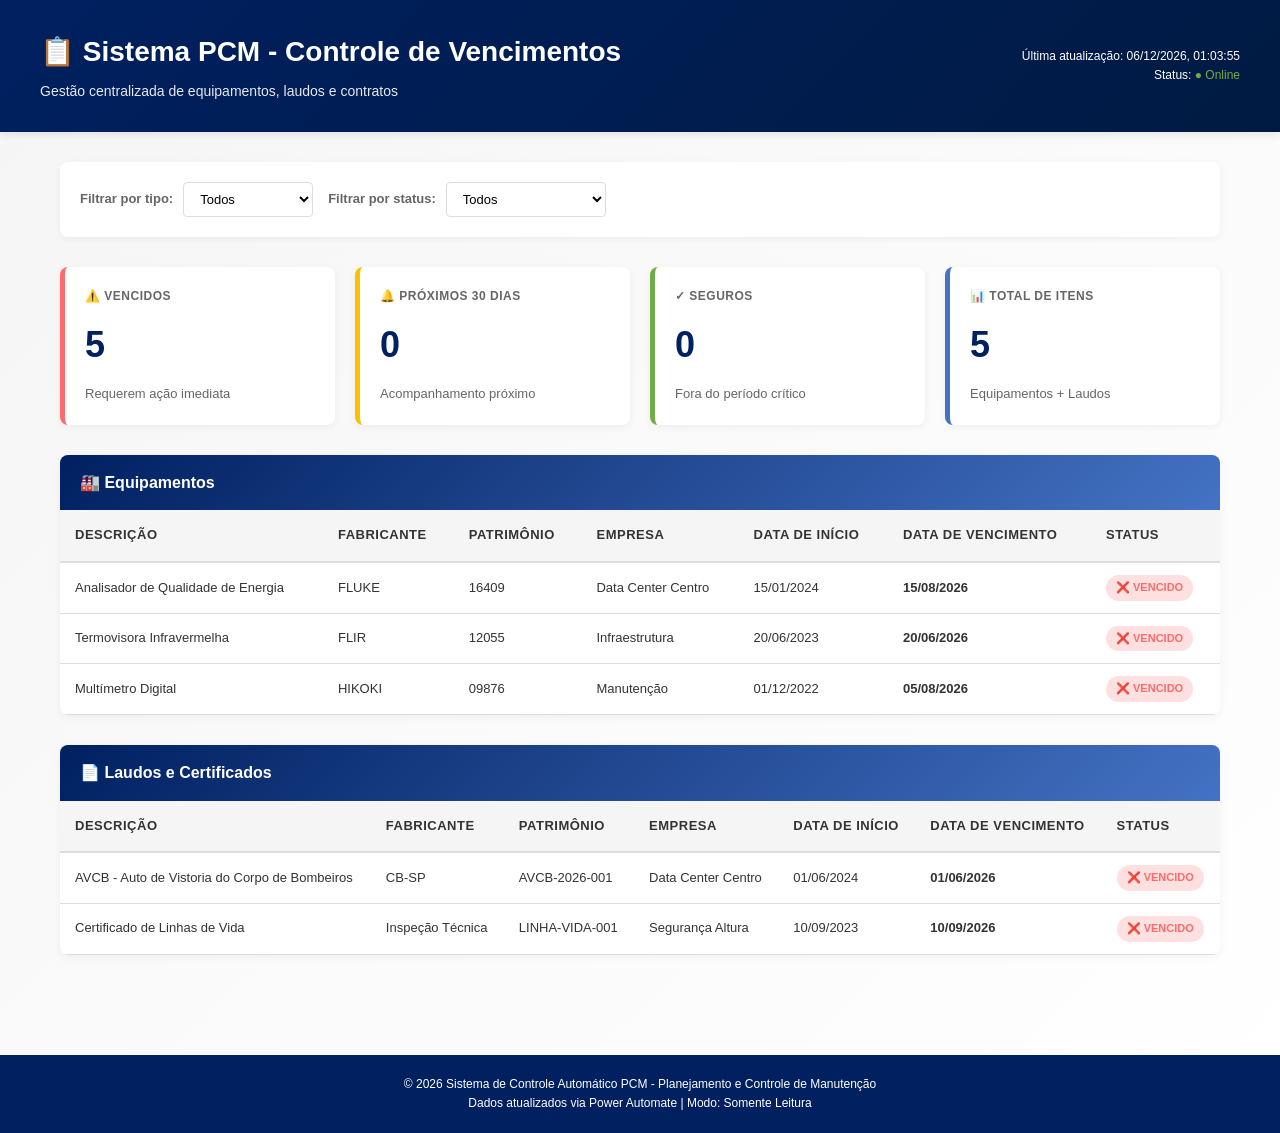
==== 02-html-consulta/painel-controle-pcm.html @ bb476af9 "adicionando docs" ====
<!DOCTYPE html>
<html lang="pt-BR">
<head>
    <meta charset="UTF-8">
    <meta name="viewport" content="width=device-width, initial-scale=1.0">
    <title>Painel de Controle PCM - Gestão de Vencimentos</title>
    <style>
        * {
            margin: 0;
            padding: 0;
            box-sizing: border-box;
        }

        :root {
            --primary-color: #002060;
            --primary-dark: #001a42;
            --accent-color: #4472C4;
            --success-color: #70AD47;
            --warning-color: #FFC000;
            --danger-color: #FF6B6B;
            --light-bg: #F5F5F5;
            --text-primary: #333;
            --text-secondary: #666;
            --border-color: #ddd;
        }

        body {
            font-family: 'Segoe UI', Tahoma, Geneva, Verdana, sans-serif;
            background: linear-gradient(135deg, var(--light-bg) 0%, #fff 100%);
            color: var(--text-primary);
            line-height: 1.6;
        }

        /* Header */
        header {
            background: linear-gradient(135deg, var(--primary-color) 0%, var(--primary-dark) 100%);
            color: white;
            padding: 30px 20px;
            box-shadow: 0 2px 10px rgba(0, 0, 0, 0.1);
            position: sticky;
            top: 0;
            z-index: 100;
        }

        .header-content {
            max-width: 1200px;
            margin: 0 auto;
            display: flex;
            justify-content: space-between;
            align-items: center;
        }

        .header-title h1 {
            font-size: 28px;
            font-weight: 600;
            margin-bottom: 5px;
        }

        .header-title p {
            font-size: 14px;
            opacity: 0.9;
        }

        .header-info {
            text-align: right;
            font-size: 12px;
        }

        /* Main Container */
        .container {
            max-width: 1200px;
            margin: 0 auto;
            padding: 30px 20px;
        }

        /* Filtros e Controles */
        .controls {
            background: white;
            padding: 20px;
            border-radius: 8px;
            margin-bottom: 30px;
            box-shadow: 0 2px 8px rgba(0, 0, 0, 0.05);
            display: flex;
            gap: 15px;
            flex-wrap: wrap;
            align-items: center;
        }

        .filter-group {
            display: flex;
            gap: 10px;
            align-items: center;
        }

        .filter-group label {
            font-size: 13px;
            font-weight: 600;
            color: var(--text-secondary);
        }

        select, input {
            padding: 8px 12px;
            border: 1px solid var(--border-color);
            border-radius: 4px;
            font-size: 13px;
            background: white;
        }

        select:focus, input:focus {
            outline: none;
            border-color: var(--accent-color);
            box-shadow: 0 0 5px rgba(68, 114, 196, 0.3);
        }

        /* Cards de Resumo */
        .summary-cards {
            display: grid;
            grid-template-columns: repeat(auto-fit, minmax(250px, 1fr));
            gap: 20px;
            margin-bottom: 30px;
        }

        .card {
            background: white;
            padding: 20px;
            border-radius: 8px;
            box-shadow: 0 2px 8px rgba(0, 0, 0, 0.05);
            border-left: 5px solid var(--accent-color);
        }

        .card.critical {
            border-left-color: var(--danger-color);
        }

        .card.warning {
            border-left-color: var(--warning-color);
        }

        .card.safe {
            border-left-color: var(--success-color);
        }

        .card-number {
            font-size: 36px;
            font-weight: 700;
            color: var(--primary-color);
            margin: 10px 0;
        }

        .card-label {
            font-size: 12px;
            font-weight: 600;
            color: var(--text-secondary);
            text-transform: uppercase;
            letter-spacing: 0.5px;
        }

        .card-description {
            font-size: 13px;
            color: var(--text-secondary);
            margin-top: 5px;
        }

        /* Tabelas */
        .table-section {
            background: white;
            border-radius: 8px;
            box-shadow: 0 2px 8px rgba(0, 0, 0, 0.05);
            margin-bottom: 30px;
            overflow: hidden;
        }

        .section-header {
            background: linear-gradient(135deg, var(--primary-color) 0%, var(--accent-color) 100%);
            color: white;
            padding: 15px 20px;
            font-size: 16px;
            font-weight: 600;
        }

        .table-responsive {
            overflow-x: auto;
        }

        table {
            width: 100%;
            border-collapse: collapse;
        }

        th {
            background-color: var(--light-bg);
            padding: 15px;
            text-align: left;
            font-size: 13px;
            font-weight: 600;
            color: var(--text-primary);
            border-bottom: 2px solid var(--border-color);
            text-transform: uppercase;
            letter-spacing: 0.5px;
        }

        td {
            padding: 12px 15px;
            border-bottom: 1px solid var(--border-color);
            font-size: 13px;
        }

        tr:hover {
            background-color: #f9f9f9;
        }

        .badge {
            display: inline-block;
            padding: 4px 10px;
            border-radius: 20px;
            font-size: 11px;
            font-weight: 600;
            text-transform: uppercase;
        }

        .badge.vencido {
            background-color: #ffe0e0;
            color: var(--danger-color);
        }

        .badge.proximo {
            background-color: #fff4e0;
            color: #e89e1a;
        }

        .badge.seguro {
            background-color: #e0f7e0;
            color: var(--success-color);
        }

        /* Footer */
        footer {
            background: var(--primary-color);
            color: white;
            text-align: center;
            padding: 20px;
            margin-top: 40px;
            font-size: 12px;
        }

        /* Empty State */
        .empty-state {
            text-align: center;
            padding: 40px 20px;
            color: var(--text-secondary);
        }

        .empty-state-icon {
            font-size: 48px;
            margin-bottom: 10px;
        }

        /* Responsive */
        @media (max-width: 768px) {
            .header-content {
                flex-direction: column;
                text-align: center;
                gap: 10px;
            }

            .header-title h1 {
                font-size: 22px;
            }

            .header-info {
                text-align: center;
            }

            .controls {
                flex-direction: column;
                align-items: flex-start;
            }

            .filter-group {
                width: 100%;
                flex-direction: column;
            }

            .filter-group select,
            .filter-group input {
                width: 100%;
            }

            .summary-cards {
                grid-template-columns: 1fr;
            }

            table {
                font-size: 12px;
            }

            th, td {
                padding: 10px;
            }
        }

        .loading {
            text-align: center;
            padding: 30px;
            color: var(--text-secondary);
        }

        .spinner {
            display: inline-block;
            width: 20px;
            height: 20px;
            border: 3px solid var(--border-color);
            border-top: 3px solid var(--accent-color);
            border-radius: 50%;
            animation: spin 0.8s linear infinite;
        }

        @keyframes spin {
            0% { transform: rotate(0deg); }
            100% { transform: rotate(360deg); }
        }
    </style>
</head>
<body>
    <!-- Header -->
    <header>
        <div class="header-content">
            <div class="header-title">
                <h1>📋 Sistema PCM - Controle de Vencimentos</h1>
                <p>Gestão centralizada de equipamentos, laudos e contratos</p>
            </div>
            <div class="header-info">
                <p id="last-update">Última atualização: -</p>
                <p>Status: <span id="status-indicator" style="color: #70AD47;">● Online</span></p>
            </div>
        </div>
    </header>

    <!-- Main Container -->
    <div class="container">
        <!-- Filtros -->
        <div class="controls">
            <div class="filter-group">
                <label>Filtrar por tipo:</label>
                <select id="typeFilter" onchange="filterData()">
                    <option value="todos">Todos</option>
                    <option value="equipamentos">Equipamentos</option>
                    <option value="laudos">Laudos</option>
                </select>
            </div>
            <div class="filter-group">
                <label>Filtrar por status:</label>
                <select id="statusFilter" onchange="filterData()">
                    <option value="todos">Todos</option>
                    <option value="vencido">Vencido</option>
                    <option value="proximo">Próximo (0-30 dias)</option>
                    <option value="seguro">Seguro (>30 dias)</option>
                </select>
            </div>
        </div>

        <!-- Cards de Resumo -->
        <div class="summary-cards" id="summaryCards">
            <div class="card critical">
                <div class="card-label">⚠️ Vencidos</div>
                <div class="card-number" id="totalVencidos">0</div>
                <div class="card-description">Requerem ação imediata</div>
            </div>
            <div class="card warning">
                <div class="card-label">🔔 Próximos 30 dias</div>
                <div class="card-number" id="totalProximos">0</div>
                <div class="card-description">Acompanhamento próximo</div>
            </div>
            <div class="card safe">
                <div class="card-label">✓ Seguros</div>
                <div class="card-number" id="totalSeguros">0</div>
                <div class="card-description">Fora do período crítico</div>
            </div>
            <div class="card">
                <div class="card-label">📊 Total de itens</div>
                <div class="card-number" id="totalItens">0</div>
                <div class="card-description">Equipamentos + Laudos</div>
            </div>
        </div>

        <!-- Tabela de Equipamentos -->
        <div class="table-section">
            <div class="section-header">🏭 Equipamentos</div>
            <div class="table-responsive">
                <table id="equipamentosTable">
                    <thead>
                        <tr>
                            <th>Descrição</th>
                            <th>Fabricante</th>
                            <th>Patrimônio</th>
                            <th>Empresa</th>
                            <th>Data de Início</th>
                            <th>Data de Vencimento</th>
                            <th>Status</th>
                        </tr>
                    </thead>
                    <tbody id="equipamentosBody">
                        <tr>
                            <td colspan="7" class="empty-state">
                                <div class="loading">
                                    <div class="spinner"></div>
                                    <p>Carregando dados...</p>
                                </div>
                            </td>
                        </tr>
                    </tbody>
                </table>
            </div>
        </div>

        <!-- Tabela de Laudos -->
        <div class="table-section">
            <div class="section-header">📄 Laudos e Certificados</div>
            <div class="table-responsive">
                <table id="laudosTable">
                    <thead>
                        <tr>
                            <th>Descrição</th>
                            <th>Fabricante</th>
                            <th>Patrimônio</th>
                            <th>Empresa</th>
                            <th>Data de Início</th>
                            <th>Data de Vencimento</th>
                            <th>Status</th>
                        </tr>
                    </thead>
                    <tbody id="laudosBody">
                        <tr>
                            <td colspan="7" class="empty-state">
                                <div class="loading">
                                    <div class="spinner"></div>
                                    <p>Carregando dados...</p>
                                </div>
                            </td>
                        </tr>
                    </tbody>
                </table>
            </div>
        </div>
    </div>

    <!-- Footer -->
    <footer>
        <p>© 2026 Sistema de Controle Automático PCM - Planejamento e Controle de Manutenção</p>
        <p>Dados atualizados via Power Automate | Modo: Somente Leitura</p>
    </footer>

    <script>
        // Dados de exemplo (remova quando integrar com JSON real)
        const mockData = {
            equipamentos: [
                {
                    descricao: "Analisador de Qualidade de Energia",
                    fabricante: "FLUKE",
                    patrimonio: "16409",
                    empresa: "Data Center Centro",
                    data_inic: "2024-01-15",
                    data_venc: "2026-08-15"
                },
                {
                    descricao: "Termovisora Infravermelha",
                    fabricante: "FLIR",
                    patrimonio: "12055",
                    empresa: "Infraestrutura",
                    data_inic: "2023-06-20",
                    data_venc: "2026-06-20"
                },
                {
                    descricao: "Multímetro Digital",
                    fabricante: "HIKOKI",
                    patrimonio: "09876",
                    empresa: "Manutenção",
                    data_inic: "2022-12-01",
                    data_venc: "2026-08-05"
                }
            ],
            laudos: [
                {
                    descricao: "AVCB - Auto de Vistoria do Corpo de Bombeiros",
                    fabricante: "CB-SP",
                    patrimonio: "AVCB-2026-001",
                    empresa: "Data Center Centro",
                    data_inic: "2024-06-01",
                    data_venc: "2026-06-01"
                },
                {
                    descricao: "Certificado de Linhas de Vida",
                    fabricante: "Inspeção Técnica",
                    patrimonio: "LINHA-VIDA-001",
                    empresa: "Segurança Altura",
                    data_inic: "2023-09-10",
                    data_venc: "2026-09-10"
                }
            ]
        };

        // Função para calcular status
        function getStatus(dataVenc) {
            const hoje = new Date();
            const vencimento = new Date(dataVenc);
            const diasRestantes = Math.floor((vencimento - hoje) / (1000 * 60 * 60 * 24));

            if (diasRestantes < 0) return { status: 'vencido', label: '❌ Vencido', class: 'badge vencido' };
            if (diasRestantes <= 30) return { status: 'proximo', label: `⏳ ${diasRestantes} dias`, class: 'badge proximo' };
            return { status: 'seguro', label: '✓ Seguro', class: 'badge seguro' };
        }

        // Função para formatar data
        function formatDate(dateStr) {
            const date = new Date(dateStr + 'T00:00:00');
            return date.toLocaleDateString('pt-BR');
        }

        // Função para renderizar tabela
        function renderTable(data, tableBodyId) {
            const tbody = document.getElementById(tableBodyId);
            
            if (!data || data.length === 0) {
                tbody.innerHTML = '<tr><td colspan="7" class="empty-state">Nenhum registro encontrado</td></tr>';
                return;
            }

            tbody.innerHTML = data.map(item => {
                const statusInfo = getStatus(item.data_venc);
                return `
                    <tr>
                        <td>${item.descricao}</td>
                        <td>${item.fabricante}</td>
                        <td>${item.patrimonio}</td>
                        <td>${item.empresa}</td>
                        <td>${formatDate(item.data_inic)}</td>
                        <td><strong>${formatDate(item.data_venc)}</strong></td>
                        <td><span class="${statusInfo.class}">${statusInfo.label}</span></td>
                    </tr>
                `;
            }).join('');
        }

        // Função para atualizar cards de resumo
        function updateSummary(equipamentos, laudos) {
            const todos = [...equipamentos, ...laudos];
            let vencidos = 0, proximos = 0, seguros = 0;

            todos.forEach(item => {
                const statusInfo = getStatus(item.data_venc);
                if (statusInfo.status === 'vencido') vencidos++;
                else if (statusInfo.status === 'proximo') proximos++;
                else seguros++;
            });

            document.getElementById('totalVencidos').textContent = vencidos;
            document.getElementById('totalProximos').textContent = proximos;
            document.getElementById('totalSeguros').textContent = seguros;
            document.getElementById('totalItens').textContent = todos.length;
            document.getElementById('last-update').textContent = `Última atualização: ${new Date().toLocaleString('pt-BR')}`;
        }

        // Função para filtrar dados
        function filterData() {
            // Implementar lógica de filtro quando necessário
            console.log('Filtro ativado');
        }

        // Inicializar página
        function init() {
            renderTable(mockData.equipamentos, 'equipamentosBody');
            renderTable(mockData.laudos, 'laudosBody');
            updateSummary(mockData.equipamentos, mockData.laudos);
        }

        // Executar ao carregar página
        document.addEventListener('DOMContentLoaded', init);

        // Recarregar dados a cada 5 minutos (opcional)
        // setInterval(init, 300000);
    </script>
</body>
</html>
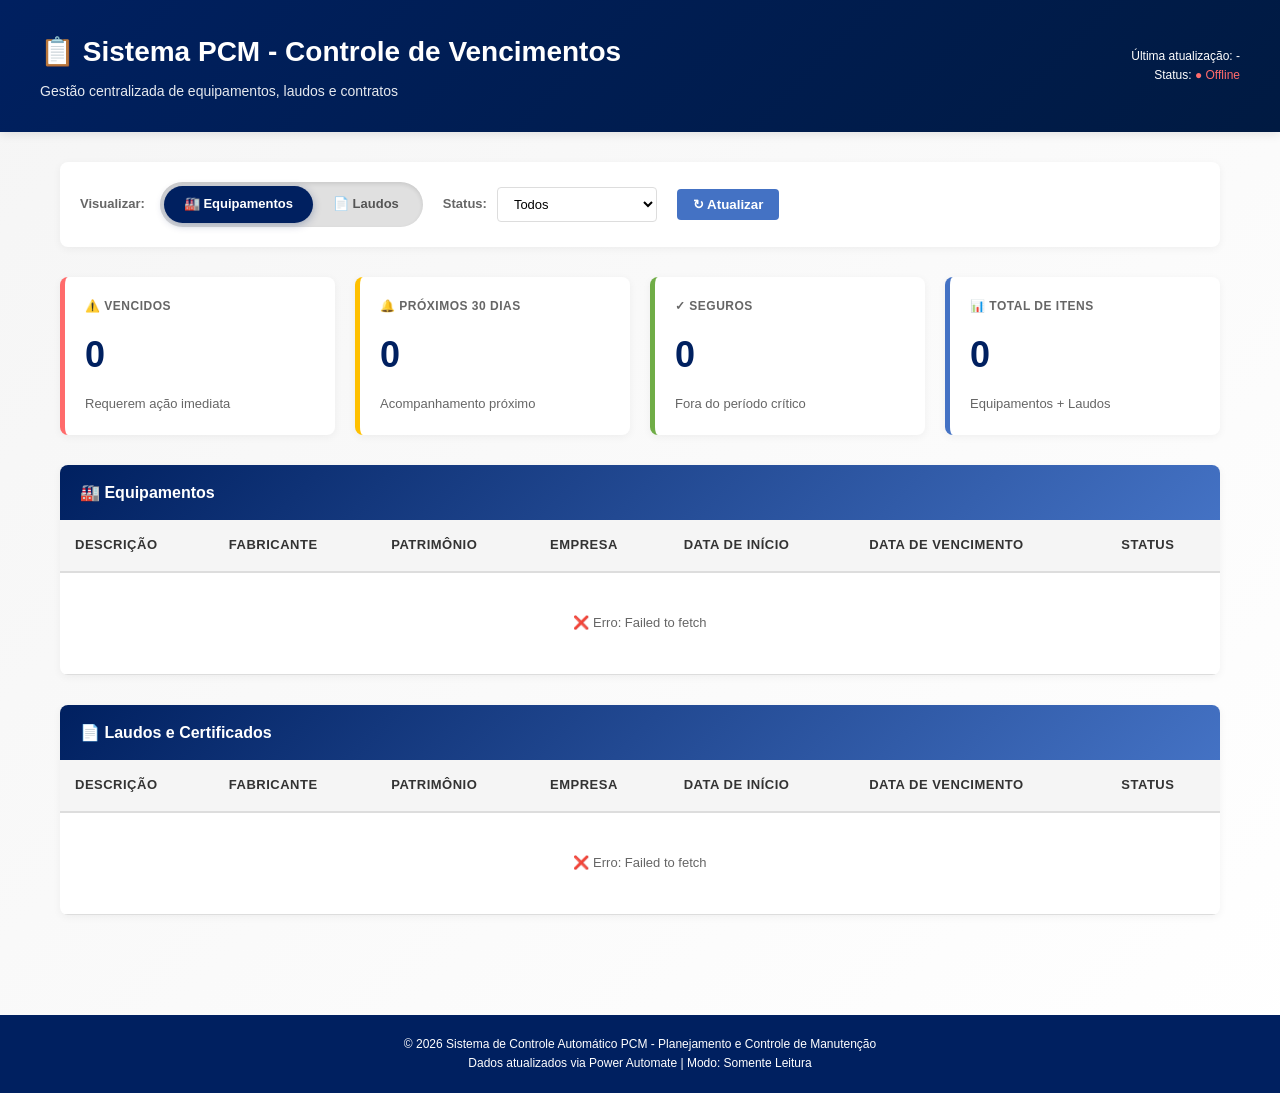
==== commit 145aebdf: "Add links URL json" ====
--- a/02-html-consulta/painel-controle-pcm.html
+++ b/02-html-consulta/painel-controle-pcm.html
@@ -4,322 +4,7 @@
     <meta charset="UTF-8">
     <meta name="viewport" content="width=device-width, initial-scale=1.0">
     <title>Painel de Controle PCM - Gestão de Vencimentos</title>
-    <style>
-        * {
-            margin: 0;
-            padding: 0;
-            box-sizing: border-box;
-        }
-
-        :root {
-            --primary-color: #002060;
-            --primary-dark: #001a42;
-            --accent-color: #4472C4;
-            --success-color: #70AD47;
-            --warning-color: #FFC000;
-            --danger-color: #FF6B6B;
-            --light-bg: #F5F5F5;
-            --text-primary: #333;
-            --text-secondary: #666;
-            --border-color: #ddd;
-        }
-
-        body {
-            font-family: 'Segoe UI', Tahoma, Geneva, Verdana, sans-serif;
-            background: linear-gradient(135deg, var(--light-bg) 0%, #fff 100%);
-            color: var(--text-primary);
-            line-height: 1.6;
-        }
-
-        /* Header */
-        header {
-            background: linear-gradient(135deg, var(--primary-color) 0%, var(--primary-dark) 100%);
-            color: white;
-            padding: 30px 20px;
-            box-shadow: 0 2px 10px rgba(0, 0, 0, 0.1);
-            position: sticky;
-            top: 0;
-            z-index: 100;
-        }
-
-        .header-content {
-            max-width: 1200px;
-            margin: 0 auto;
-            display: flex;
-            justify-content: space-between;
-            align-items: center;
-        }
-
-        .header-title h1 {
-            font-size: 28px;
-            font-weight: 600;
-            margin-bottom: 5px;
-        }
-
-        .header-title p {
-            font-size: 14px;
-            opacity: 0.9;
-        }
-
-        .header-info {
-            text-align: right;
-            font-size: 12px;
-        }
-
-        /* Main Container */
-        .container {
-            max-width: 1200px;
-            margin: 0 auto;
-            padding: 30px 20px;
-        }
-
-        /* Filtros e Controles */
-        .controls {
-            background: white;
-            padding: 20px;
-            border-radius: 8px;
-            margin-bottom: 30px;
-            box-shadow: 0 2px 8px rgba(0, 0, 0, 0.05);
-            display: flex;
-            gap: 15px;
-            flex-wrap: wrap;
-            align-items: center;
-        }
-
-        .filter-group {
-            display: flex;
-            gap: 10px;
-            align-items: center;
-        }
-
-        .filter-group label {
-            font-size: 13px;
-            font-weight: 600;
-            color: var(--text-secondary);
-        }
-
-        select, input {
-            padding: 8px 12px;
-            border: 1px solid var(--border-color);
-            border-radius: 4px;
-            font-size: 13px;
-            background: white;
-        }
-
-        select:focus, input:focus {
-            outline: none;
-            border-color: var(--accent-color);
-            box-shadow: 0 0 5px rgba(68, 114, 196, 0.3);
-        }
-
-        /* Cards de Resumo */
-        .summary-cards {
-            display: grid;
-            grid-template-columns: repeat(auto-fit, minmax(250px, 1fr));
-            gap: 20px;
-            margin-bottom: 30px;
-        }
-
-        .card {
-            background: white;
-            padding: 20px;
-            border-radius: 8px;
-            box-shadow: 0 2px 8px rgba(0, 0, 0, 0.05);
-            border-left: 5px solid var(--accent-color);
-        }
-
-        .card.critical {
-            border-left-color: var(--danger-color);
-        }
-
-        .card.warning {
-            border-left-color: var(--warning-color);
-        }
-
-        .card.safe {
-            border-left-color: var(--success-color);
-        }
-
-        .card-number {
-            font-size: 36px;
-            font-weight: 700;
-            color: var(--primary-color);
-            margin: 10px 0;
-        }
-
-        .card-label {
-            font-size: 12px;
-            font-weight: 600;
-            color: var(--text-secondary);
-            text-transform: uppercase;
-            letter-spacing: 0.5px;
-        }
-
-        .card-description {
-            font-size: 13px;
-            color: var(--text-secondary);
-            margin-top: 5px;
-        }
-
-        /* Tabelas */
-        .table-section {
-            background: white;
-            border-radius: 8px;
-            box-shadow: 0 2px 8px rgba(0, 0, 0, 0.05);
-            margin-bottom: 30px;
-            overflow: hidden;
-        }
-
-        .section-header {
-            background: linear-gradient(135deg, var(--primary-color) 0%, var(--accent-color) 100%);
-            color: white;
-            padding: 15px 20px;
-            font-size: 16px;
-            font-weight: 600;
-        }
-
-        .table-responsive {
-            overflow-x: auto;
-        }
-
-        table {
-            width: 100%;
-            border-collapse: collapse;
-        }
-
-        th {
-            background-color: var(--light-bg);
-            padding: 15px;
-            text-align: left;
-            font-size: 13px;
-            font-weight: 600;
-            color: var(--text-primary);
-            border-bottom: 2px solid var(--border-color);
-            text-transform: uppercase;
-            letter-spacing: 0.5px;
-        }
-
-        td {
-            padding: 12px 15px;
-            border-bottom: 1px solid var(--border-color);
-            font-size: 13px;
-        }
-
-        tr:hover {
-            background-color: #f9f9f9;
-        }
-
-        .badge {
-            display: inline-block;
-            padding: 4px 10px;
-            border-radius: 20px;
-            font-size: 11px;
-            font-weight: 600;
-            text-transform: uppercase;
-        }
-
-        .badge.vencido {
-            background-color: #ffe0e0;
-            color: var(--danger-color);
-        }
-
-        .badge.proximo {
-            background-color: #fff4e0;
-            color: #e89e1a;
-        }
-
-        .badge.seguro {
-            background-color: #e0f7e0;
-            color: var(--success-color);
-        }
-
-        /* Footer */
-        footer {
-            background: var(--primary-color);
-            color: white;
-            text-align: center;
-            padding: 20px;
-            margin-top: 40px;
-            font-size: 12px;
-        }
-
-        /* Empty State */
-        .empty-state {
-            text-align: center;
-            padding: 40px 20px;
-            color: var(--text-secondary);
-        }
-
-        .empty-state-icon {
-            font-size: 48px;
-            margin-bottom: 10px;
-        }
-
-        /* Responsive */
-        @media (max-width: 768px) {
-            .header-content {
-                flex-direction: column;
-                text-align: center;
-                gap: 10px;
-            }
-
-            .header-title h1 {
-                font-size: 22px;
-            }
-
-            .header-info {
-                text-align: center;
-            }
-
-            .controls {
-                flex-direction: column;
-                align-items: flex-start;
-            }
-
-            .filter-group {
-                width: 100%;
-                flex-direction: column;
-            }
-
-            .filter-group select,
-            .filter-group input {
-                width: 100%;
-            }
-
-            .summary-cards {
-                grid-template-columns: 1fr;
-            }
-
-            table {
-                font-size: 12px;
-            }
-
-            th, td {
-                padding: 10px;
-            }
-        }
-
-        .loading {
-            text-align: center;
-            padding: 30px;
-            color: var(--text-secondary);
-        }
-
-        .spinner {
-            display: inline-block;
-            width: 20px;
-            height: 20px;
-            border: 3px solid var(--border-color);
-            border-top: 3px solid var(--accent-color);
-            border-radius: 50%;
-            animation: spin 0.8s linear infinite;
-        }
-
-        @keyframes spin {
-            0% { transform: rotate(0deg); }
-            100% { transform: rotate(360deg); }
-        }
-    </style>
+    <link rel="stylesheet" href="style.css">
 </head>
 <body>
     <!-- Header -->
@@ -338,25 +23,29 @@
 
     <!-- Main Container -->
     <div class="container">
-        <!-- Filtros -->
+        <!-- Controles -->
         <div class="controls">
+            <!-- Interruptor (Tabs) -->
+            <div class="filter-group switch-group">
+                <label>Visualizar:</label>
+                <div class="switch-container" id="tabSwitch">
+                    <span class="switch-label active" data-tab="equipamentos">🏭 Equipamentos</span>
+                    <span class="switch-label" data-tab="laudos">📄 Laudos</span>
+                </div>
+            </div>
+
+            <!-- Filtro por status -->
             <div class="filter-group">
-                <label>Filtrar por tipo:</label>
-                <select id="typeFilter" onchange="filterData()">
-                    <option value="todos">Todos</option>
-                    <option value="equipamentos">Equipamentos</option>
-                    <option value="laudos">Laudos</option>
-                </select>
-            </div>
-            <div class="filter-group">
-                <label>Filtrar por status:</label>
-                <select id="statusFilter" onchange="filterData()">
+                <label>Status:</label>
+                <select id="statusFilter">
                     <option value="todos">Todos</option>
                     <option value="vencido">Vencido</option>
                     <option value="proximo">Próximo (0-30 dias)</option>
                     <option value="seguro">Seguro (>30 dias)</option>
                 </select>
             </div>
+
+            <button id="refreshBtn" class="btn-refresh">↻ Atualizar</button>
         </div>
 
         <!-- Cards de Resumo -->
@@ -384,10 +73,10 @@
         </div>
 
         <!-- Tabela de Equipamentos -->
-        <div class="table-section">
+        <div class="table-section" id="equipamentosSection">
             <div class="section-header">🏭 Equipamentos</div>
             <div class="table-responsive">
-                <table id="equipamentosTable">
+                <table>
                     <thead>
                         <tr>
                             <th>Descrição</th>
@@ -400,24 +89,17 @@
                         </tr>
                     </thead>
                     <tbody id="equipamentosBody">
-                        <tr>
-                            <td colspan="7" class="empty-state">
-                                <div class="loading">
-                                    <div class="spinner"></div>
-                                    <p>Carregando dados...</p>
-                                </div>
-                            </td>
-                        </tr>
+                        <tr><td colspan="7" class="loading">Carregando dados...</td></tr>
                     </tbody>
                 </table>
             </div>
         </div>
 
         <!-- Tabela de Laudos -->
-        <div class="table-section">
+        <div class="table-section" id="laudosSection">
             <div class="section-header">📄 Laudos e Certificados</div>
             <div class="table-responsive">
-                <table id="laudosTable">
+                <table>
                     <thead>
                         <tr>
                             <th>Descrição</th>
@@ -430,14 +112,7 @@
                         </tr>
                     </thead>
                     <tbody id="laudosBody">
-                        <tr>
-                            <td colspan="7" class="empty-state">
-                                <div class="loading">
-                                    <div class="spinner"></div>
-                                    <p>Carregando dados...</p>
-                                </div>
-                            </td>
-                        </tr>
+                        <tr><td colspan="7" class="loading">Carregando dados...</td></tr>
                     </tbody>
                 </table>
             </div>
@@ -450,134 +125,6 @@
         <p>Dados atualizados via Power Automate | Modo: Somente Leitura</p>
     </footer>
 
-    <script>
-        // Dados de exemplo (remova quando integrar com JSON real)
-        const mockData = {
-            equipamentos: [
-                {
-                    descricao: "Analisador de Qualidade de Energia",
-                    fabricante: "FLUKE",
-                    patrimonio: "16409",
-                    empresa: "Data Center Centro",
-                    data_inic: "2024-01-15",
-                    data_venc: "2026-08-15"
-                },
-                {
-                    descricao: "Termovisora Infravermelha",
-                    fabricante: "FLIR",
-                    patrimonio: "12055",
-                    empresa: "Infraestrutura",
-                    data_inic: "2023-06-20",
-                    data_venc: "2026-06-20"
-                },
-                {
-                    descricao: "Multímetro Digital",
-                    fabricante: "HIKOKI",
-                    patrimonio: "09876",
-                    empresa: "Manutenção",
-                    data_inic: "2022-12-01",
-                    data_venc: "2026-08-05"
-                }
-            ],
-            laudos: [
-                {
-                    descricao: "AVCB - Auto de Vistoria do Corpo de Bombeiros",
-                    fabricante: "CB-SP",
-                    patrimonio: "AVCB-2026-001",
-                    empresa: "Data Center Centro",
-                    data_inic: "2024-06-01",
-                    data_venc: "2026-06-01"
-                },
-                {
-                    descricao: "Certificado de Linhas de Vida",
-                    fabricante: "Inspeção Técnica",
-                    patrimonio: "LINHA-VIDA-001",
-                    empresa: "Segurança Altura",
-                    data_inic: "2023-09-10",
-                    data_venc: "2026-09-10"
-                }
-            ]
-        };
-
-        // Função para calcular status
-        function getStatus(dataVenc) {
-            const hoje = new Date();
-            const vencimento = new Date(dataVenc);
-            const diasRestantes = Math.floor((vencimento - hoje) / (1000 * 60 * 60 * 24));
-
-            if (diasRestantes < 0) return { status: 'vencido', label: '❌ Vencido', class: 'badge vencido' };
-            if (diasRestantes <= 30) return { status: 'proximo', label: `⏳ ${diasRestantes} dias`, class: 'badge proximo' };
-            return { status: 'seguro', label: '✓ Seguro', class: 'badge seguro' };
-        }
-
-        // Função para formatar data
-        function formatDate(dateStr) {
-            const date = new Date(dateStr + 'T00:00:00');
-            return date.toLocaleDateString('pt-BR');
-        }
-
-        // Função para renderizar tabela
-        function renderTable(data, tableBodyId) {
-            const tbody = document.getElementById(tableBodyId);
-            
-            if (!data || data.length === 0) {
-                tbody.innerHTML = '<tr><td colspan="7" class="empty-state">Nenhum registro encontrado</td></tr>';
-                return;
-            }
-
-            tbody.innerHTML = data.map(item => {
-                const statusInfo = getStatus(item.data_venc);
-                return `
-                    <tr>
-                        <td>${item.descricao}</td>
-                        <td>${item.fabricante}</td>
-                        <td>${item.patrimonio}</td>
-                        <td>${item.empresa}</td>
-                        <td>${formatDate(item.data_inic)}</td>
-                        <td><strong>${formatDate(item.data_venc)}</strong></td>
-                        <td><span class="${statusInfo.class}">${statusInfo.label}</span></td>
-                    </tr>
-                `;
-            }).join('');
-        }
-
-        // Função para atualizar cards de resumo
-        function updateSummary(equipamentos, laudos) {
-            const todos = [...equipamentos, ...laudos];
-            let vencidos = 0, proximos = 0, seguros = 0;
-
-            todos.forEach(item => {
-                const statusInfo = getStatus(item.data_venc);
-                if (statusInfo.status === 'vencido') vencidos++;
-                else if (statusInfo.status === 'proximo') proximos++;
-                else seguros++;
-            });
-
-            document.getElementById('totalVencidos').textContent = vencidos;
-            document.getElementById('totalProximos').textContent = proximos;
-            document.getElementById('totalSeguros').textContent = seguros;
-            document.getElementById('totalItens').textContent = todos.length;
-            document.getElementById('last-update').textContent = `Última atualização: ${new Date().toLocaleString('pt-BR')}`;
-        }
-
-        // Função para filtrar dados
-        function filterData() {
-            // Implementar lógica de filtro quando necessário
-            console.log('Filtro ativado');
-        }
-
-        // Inicializar página
-        function init() {
-            renderTable(mockData.equipamentos, 'equipamentosBody');
-            renderTable(mockData.laudos, 'laudosBody');
-            updateSummary(mockData.equipamentos, mockData.laudos);
-        }
-
-        // Executar ao carregar página
-        document.addEventListener('DOMContentLoaded', init);
-
-        // Recarregar dados a cada 5 minutos (opcional)
-        // setInterval(init, 300000);
-    </script>
+    <script src="script.js"></script>
 </body>
-</html>
+</html>
--- a/02-html-consulta/style.css
+++ b/02-html-consulta/style.css
@@ -0,0 +1,357 @@
+* {
+    margin: 0;
+    padding: 0;
+    box-sizing: border-box;
+}
+
+:root {
+    --primary-color: #002060;
+    --primary-dark: #001a42;
+    --accent-color: #4472C4;
+    --success-color: #70AD47;
+    --warning-color: #FFC000;
+    --danger-color: #FF6B6B;
+    --light-bg: #F5F5F5;
+    --text-primary: #333;
+    --text-secondary: #666;
+    --border-color: #ddd;
+}
+
+body {
+    font-family: 'Segoe UI', Tahoma, Geneva, Verdana, sans-serif;
+    background: linear-gradient(135deg, var(--light-bg) 0%, #fff 100%);
+    color: var(--text-primary);
+    line-height: 1.6;
+}
+
+/* Header */
+header {
+    background: linear-gradient(135deg, var(--primary-color) 0%, var(--primary-dark) 100%);
+    color: white;
+    padding: 30px 20px;
+    box-shadow: 0 2px 10px rgba(0, 0, 0, 0.1);
+    position: sticky;
+    top: 0;
+    z-index: 100;
+}
+
+.header-content {
+    max-width: 1200px;
+    margin: 0 auto;
+    display: flex;
+    justify-content: space-between;
+    align-items: center;
+    flex-wrap: wrap;
+}
+
+.header-title h1 {
+    font-size: 28px;
+    font-weight: 600;
+    margin-bottom: 5px;
+}
+
+.header-title p {
+    font-size: 14px;
+    opacity: 0.9;
+}
+
+.header-info {
+    text-align: right;
+    font-size: 12px;
+}
+
+/* Container */
+.container {
+    max-width: 1200px;
+    margin: 0 auto;
+    padding: 30px 20px;
+}
+
+/* Controls */
+.controls {
+    background: white;
+    padding: 20px;
+    border-radius: 8px;
+    margin-bottom: 30px;
+    box-shadow: 0 2px 8px rgba(0, 0, 0, 0.05);
+    display: flex;
+    gap: 20px;
+    flex-wrap: wrap;
+    align-items: center;
+}
+
+.filter-group {
+    display: flex;
+    gap: 10px;
+    align-items: center;
+}
+
+.filter-group label {
+    font-size: 13px;
+    font-weight: 600;
+    color: var(--text-secondary);
+}
+
+select, input {
+    padding: 8px 12px;
+    border: 1px solid var(--border-color);
+    border-radius: 4px;
+    font-size: 13px;
+    background: white;
+}
+
+select:focus, input:focus {
+    outline: none;
+    border-color: var(--accent-color);
+    box-shadow: 0 0 5px rgba(68, 114, 196, 0.3);
+}
+
+.btn-refresh {
+    padding: 8px 16px;
+    background: var(--accent-color);
+    color: white;
+    border: none;
+    border-radius: 4px;
+    font-weight: 600;
+    cursor: pointer;
+    transition: 0.2s;
+}
+
+.btn-refresh:hover {
+    background: var(--primary-color);
+}
+
+/* Switch / Tabs */
+.switch-group {
+    display: flex;
+    align-items: center;
+    gap: 15px;
+}
+
+.switch-container {
+    display: flex;
+    background: #e0e0e0;
+    border-radius: 30px;
+    padding: 4px;
+    cursor: pointer;
+    user-select: none;
+    box-shadow: inset 0 2px 4px rgba(0,0,0,0.1);
+}
+
+.switch-label {
+    padding: 8px 20px;
+    border-radius: 25px;
+    font-size: 13px;
+    font-weight: 600;
+    color: #555;
+    transition: all 0.3s ease;
+    cursor: pointer;
+}
+
+.switch-label.active {
+    background: var(--primary-color);
+    color: white;
+    box-shadow: 0 2px 8px rgba(0, 32, 96, 0.3);
+}
+
+.switch-label:not(.active):hover {
+    background: rgba(0, 32, 96, 0.08);
+}
+
+/* Summary Cards */
+.summary-cards {
+    display: grid;
+    grid-template-columns: repeat(auto-fit, minmax(200px, 1fr));
+    gap: 20px;
+    margin-bottom: 30px;
+}
+
+.card {
+    background: white;
+    padding: 20px;
+    border-radius: 8px;
+    box-shadow: 0 2px 8px rgba(0, 0, 0, 0.05);
+    border-left: 5px solid var(--accent-color);
+}
+
+.card.critical {
+    border-left-color: var(--danger-color);
+}
+
+.card.warning {
+    border-left-color: var(--warning-color);
+}
+
+.card.safe {
+    border-left-color: var(--success-color);
+}
+
+.card-number {
+    font-size: 36px;
+    font-weight: 700;
+    color: var(--primary-color);
+    margin: 10px 0;
+}
+
+.card-label {
+    font-size: 12px;
+    font-weight: 600;
+    color: var(--text-secondary);
+    text-transform: uppercase;
+    letter-spacing: 0.5px;
+}
+
+.card-description {
+    font-size: 13px;
+    color: var(--text-secondary);
+    margin-top: 5px;
+}
+
+/* Tables */
+.table-section {
+    background: white;
+    border-radius: 8px;
+    box-shadow: 0 2px 8px rgba(0, 0, 0, 0.05);
+    margin-bottom: 30px;
+    overflow: hidden;
+}
+
+.section-header {
+    background: linear-gradient(135deg, var(--primary-color) 0%, var(--accent-color) 100%);
+    color: white;
+    padding: 15px 20px;
+    font-size: 16px;
+    font-weight: 600;
+}
+
+.table-responsive {
+    overflow-x: auto;
+}
+
+table {
+    width: 100%;
+    border-collapse: collapse;
+}
+
+th {
+    background-color: var(--light-bg);
+    padding: 15px;
+    text-align: left;
+    font-size: 13px;
+    font-weight: 600;
+    color: var(--text-primary);
+    border-bottom: 2px solid var(--border-color);
+    text-transform: uppercase;
+    letter-spacing: 0.5px;
+}
+
+td {
+    padding: 12px 15px;
+    border-bottom: 1px solid var(--border-color);
+    font-size: 13px;
+}
+
+tr:hover {
+    background-color: #f9f9f9;
+}
+
+.loading {
+    text-align: center;
+    padding: 30px;
+    color: var(--text-secondary);
+}
+
+/* Badges */
+.badge {
+    display: inline-block;
+    padding: 4px 10px;
+    border-radius: 20px;
+    font-size: 11px;
+    font-weight: 600;
+    text-transform: uppercase;
+}
+
+.badge.vencido {
+    background-color: #ffe0e0;
+    color: var(--danger-color);
+}
+
+.badge.proximo {
+    background-color: #fff4e0;
+    color: #e89e1a;
+}
+
+.badge.seguro {
+    background-color: #e0f7e0;
+    color: var(--success-color);
+}
+
+/* Empty state */
+.empty-state {
+    text-align: center;
+    padding: 40px 20px;
+    color: var(--text-secondary);
+}
+
+/* Footer */
+footer {
+    background: var(--primary-color);
+    color: white;
+    text-align: center;
+    padding: 20px;
+    margin-top: 40px;
+    font-size: 12px;
+}
+
+/* Responsive */
+@media (max-width: 768px) {
+    .header-content {
+        flex-direction: column;
+        text-align: center;
+        gap: 10px;
+    }
+
+    .header-title h1 {
+        font-size: 22px;
+    }
+
+    .header-info {
+        text-align: center;
+    }
+
+    .controls {
+        flex-direction: column;
+        align-items: stretch;
+    }
+
+    .filter-group {
+        flex-direction: column;
+        align-items: stretch;
+    }
+
+    .filter-group select,
+    .filter-group input {
+        width: 100%;
+    }
+
+    .switch-group {
+        flex-direction: column;
+        align-items: stretch;
+    }
+
+    .switch-container {
+        justify-content: center;
+    }
+
+    .summary-cards {
+        grid-template-columns: 1fr 1fr;
+    }
+
+    table {
+        font-size: 12px;
+    }
+
+    th, td {
+        padding: 8px;
+    }
+}
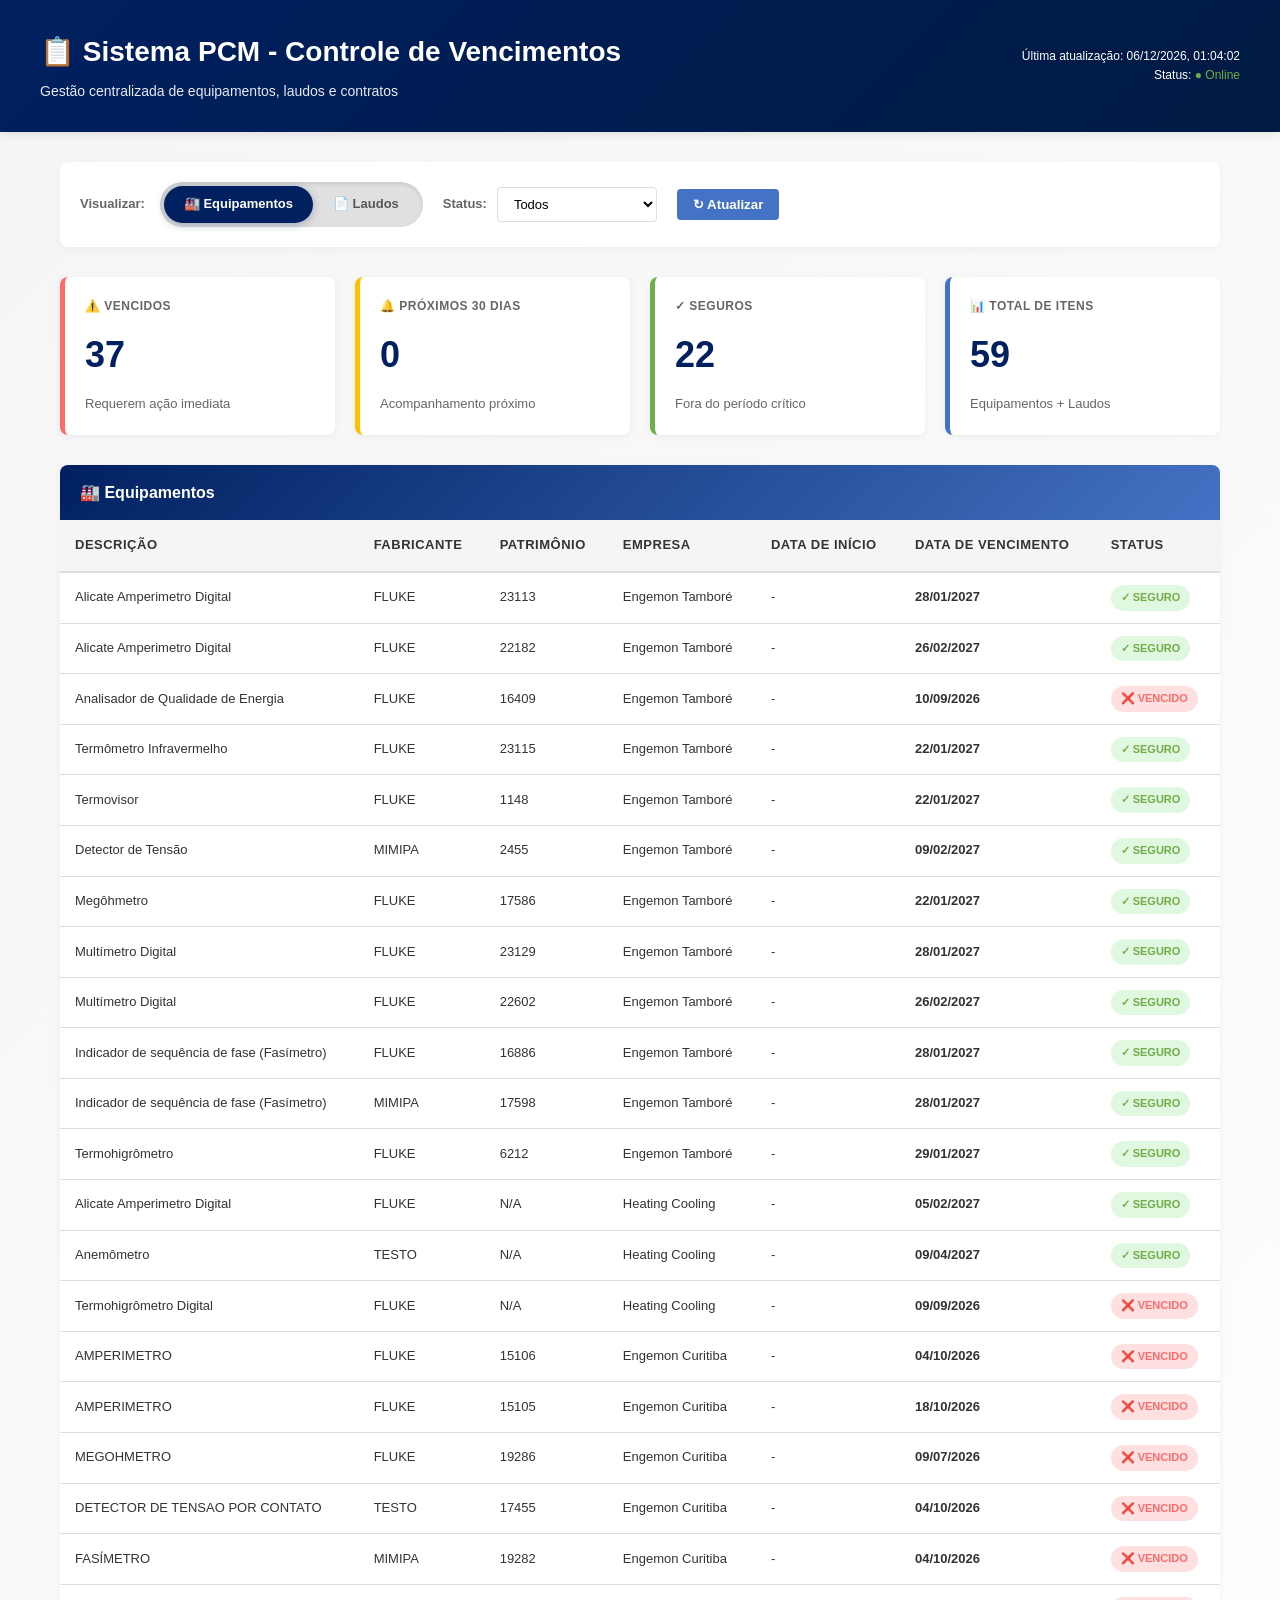
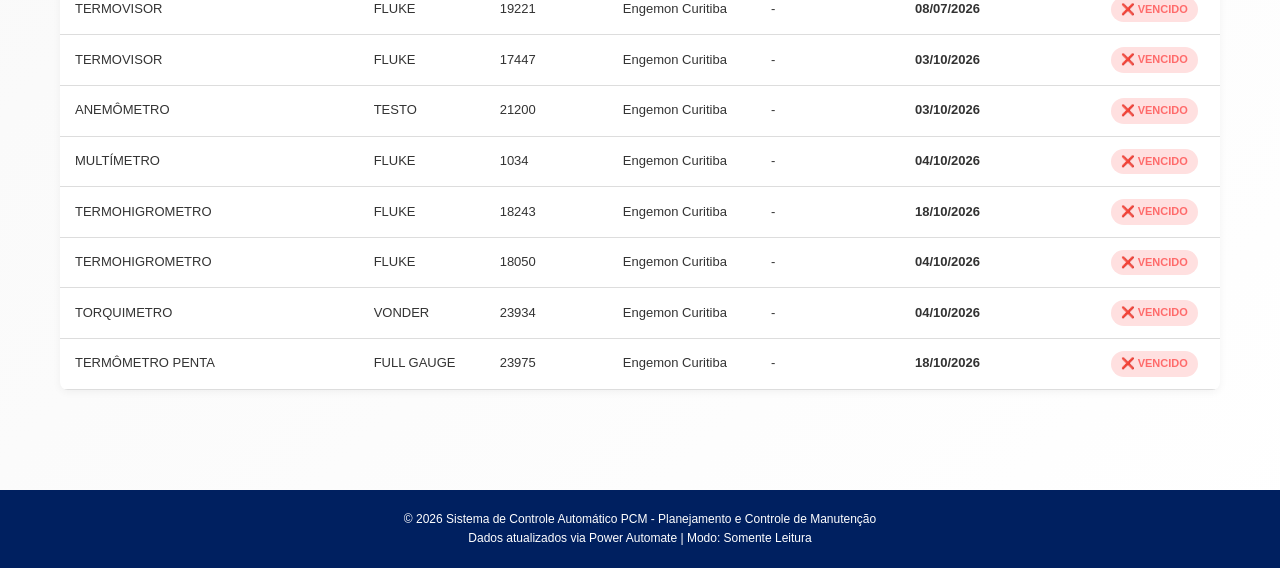
==== commit ce95643c: "Adicionando JSON para dados" ====
--- a/02-html-consulta/painel-controle-pcm.html
+++ b/02-html-consulta/painel-controle-pcm.html
@@ -1,11 +1,13 @@
 <!DOCTYPE html>
 <html lang="pt-BR">
+
 <head>
     <meta charset="UTF-8">
     <meta name="viewport" content="width=device-width, initial-scale=1.0">
     <title>Painel de Controle PCM - Gestão de Vencimentos</title>
     <link rel="stylesheet" href="style.css">
 </head>
+
 <body>
     <!-- Header -->
     <header>
@@ -72,12 +74,14 @@
             </div>
         </div>
 
-        <!-- Tabela de Equipamentos -->
-        <div class="table-section" id="equipamentosSection">
-            <div class="section-header">🏭 Equipamentos</div>
+        <!-- Tabela Única -->
+        <!-- Tabela Única -->
+        <div class="table-section">
+            <div class="section-header" id="sectionTitle">🏭 Equipamentos</div>
             <div class="table-responsive">
                 <table>
-                    <thead>
+                    <!-- CABEÇALHO DE EQUIPAMENTOS (Completo) -->
+                    <thead id="thead-equipamentos">
                         <tr>
                             <th>Descrição</th>
                             <th>Fabricante</th>
@@ -88,31 +92,26 @@
                             <th>Status</th>
                         </tr>
                     </thead>
-                    <tbody id="equipamentosBody">
-                        <tr><td colspan="7" class="loading">Carregando dados...</td></tr>
-                    </tbody>
-                </table>
-            </div>
-        </div>
 
-        <!-- Tabela de Laudos -->
-        <div class="table-section" id="laudosSection">
-            <div class="section-header">📄 Laudos e Certificados</div>
-            <div class="table-responsive">
-                <table>
-                    <thead>
+                    <!-- CABEÇALHO DE LAUDOS (Enxuto, sem as colunas vazias) -->
+                    <thead id="thead-laudos" style="display: none;">
                         <tr>
                             <th>Descrição</th>
-                            <th>Fabricante</th>
-                            <th>Patrimônio</th>
                             <th>Empresa</th>
-                            <th>Data de Início</th>
                             <th>Data de Vencimento</th>
                             <th>Status</th>
                         </tr>
                     </thead>
-                    <tbody id="laudosBody">
-                        <tr><td colspan="7" class="loading">Carregando dados...</td></tr>
+
+                    <tbody id="equipamentosBody">
+                        <tr>
+                            <td colspan="7" class="loading">Carregando dados...</td>
+                        </tr>
+                    </tbody>
+                    <tbody id="laudosBody" style="display: none;">
+                        <tr>
+                            <td colspan="3" class="loading">Carregando dados...</td>
+                        </tr>
                     </tbody>
                 </table>
             </div>
@@ -127,4 +126,5 @@
 
     <script src="script.js"></script>
 </body>
+
 </html>
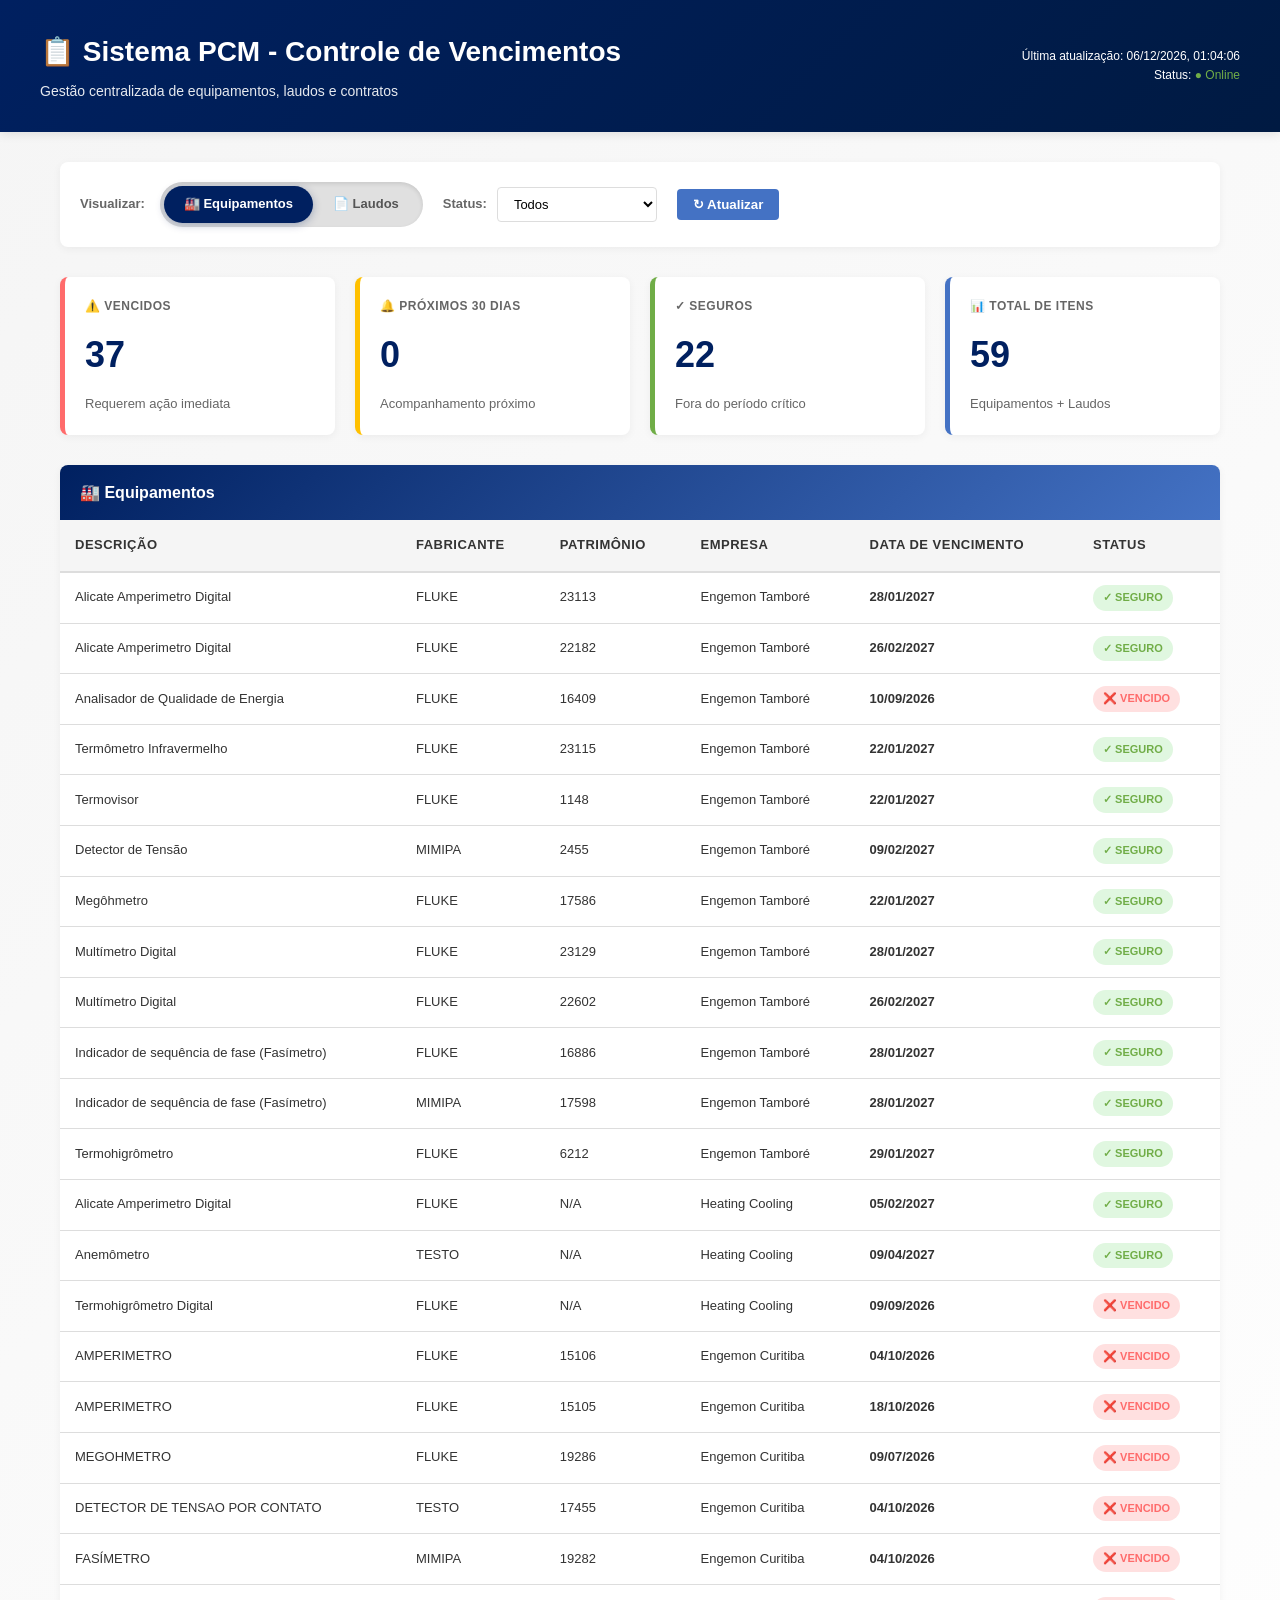
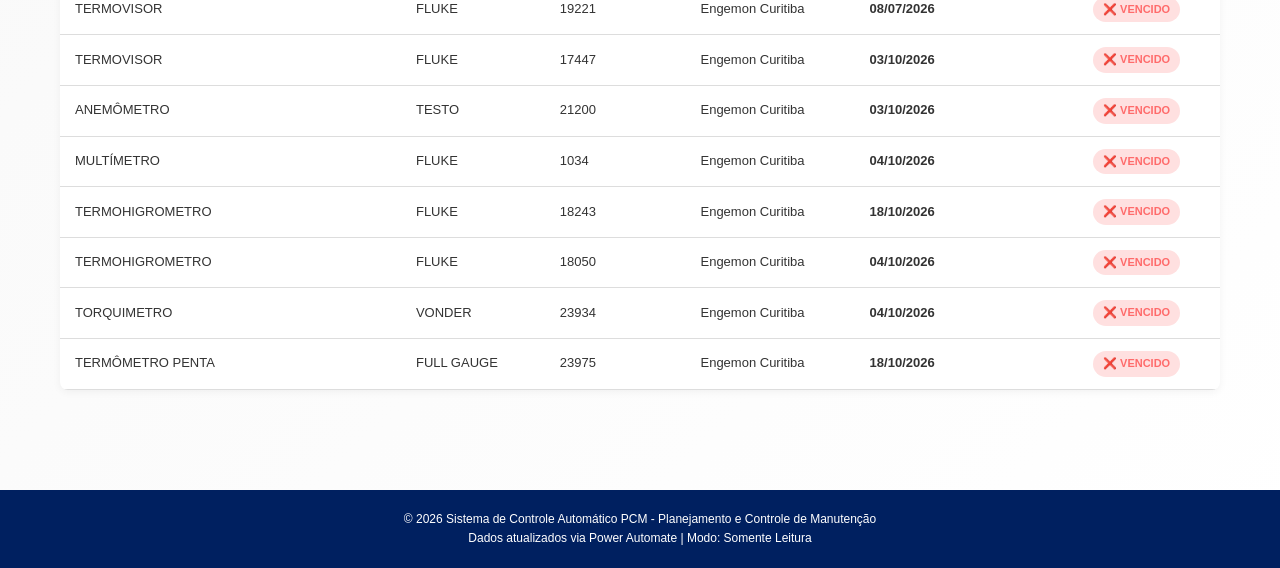
==== commit 2ac429cc: "Atualizando coluna de empresas para Laudos" ====
--- a/02-html-consulta/painel-controle-pcm.html
+++ b/02-html-consulta/painel-controle-pcm.html
@@ -87,7 +87,6 @@
                             <th>Fabricante</th>
                             <th>Patrimônio</th>
                             <th>Empresa</th>
-                            <th>Data de Início</th>
                             <th>Data de Vencimento</th>
                             <th>Status</th>
                         </tr>
@@ -105,7 +104,7 @@
 
                     <tbody id="equipamentosBody">
                         <tr>
-                            <td colspan="7" class="loading">Carregando dados...</td>
+                            <td colspan="6" class="loading">Carregando equipamentos...</td>
                         </tr>
                     </tbody>
                     <tbody id="laudosBody" style="display: none;">
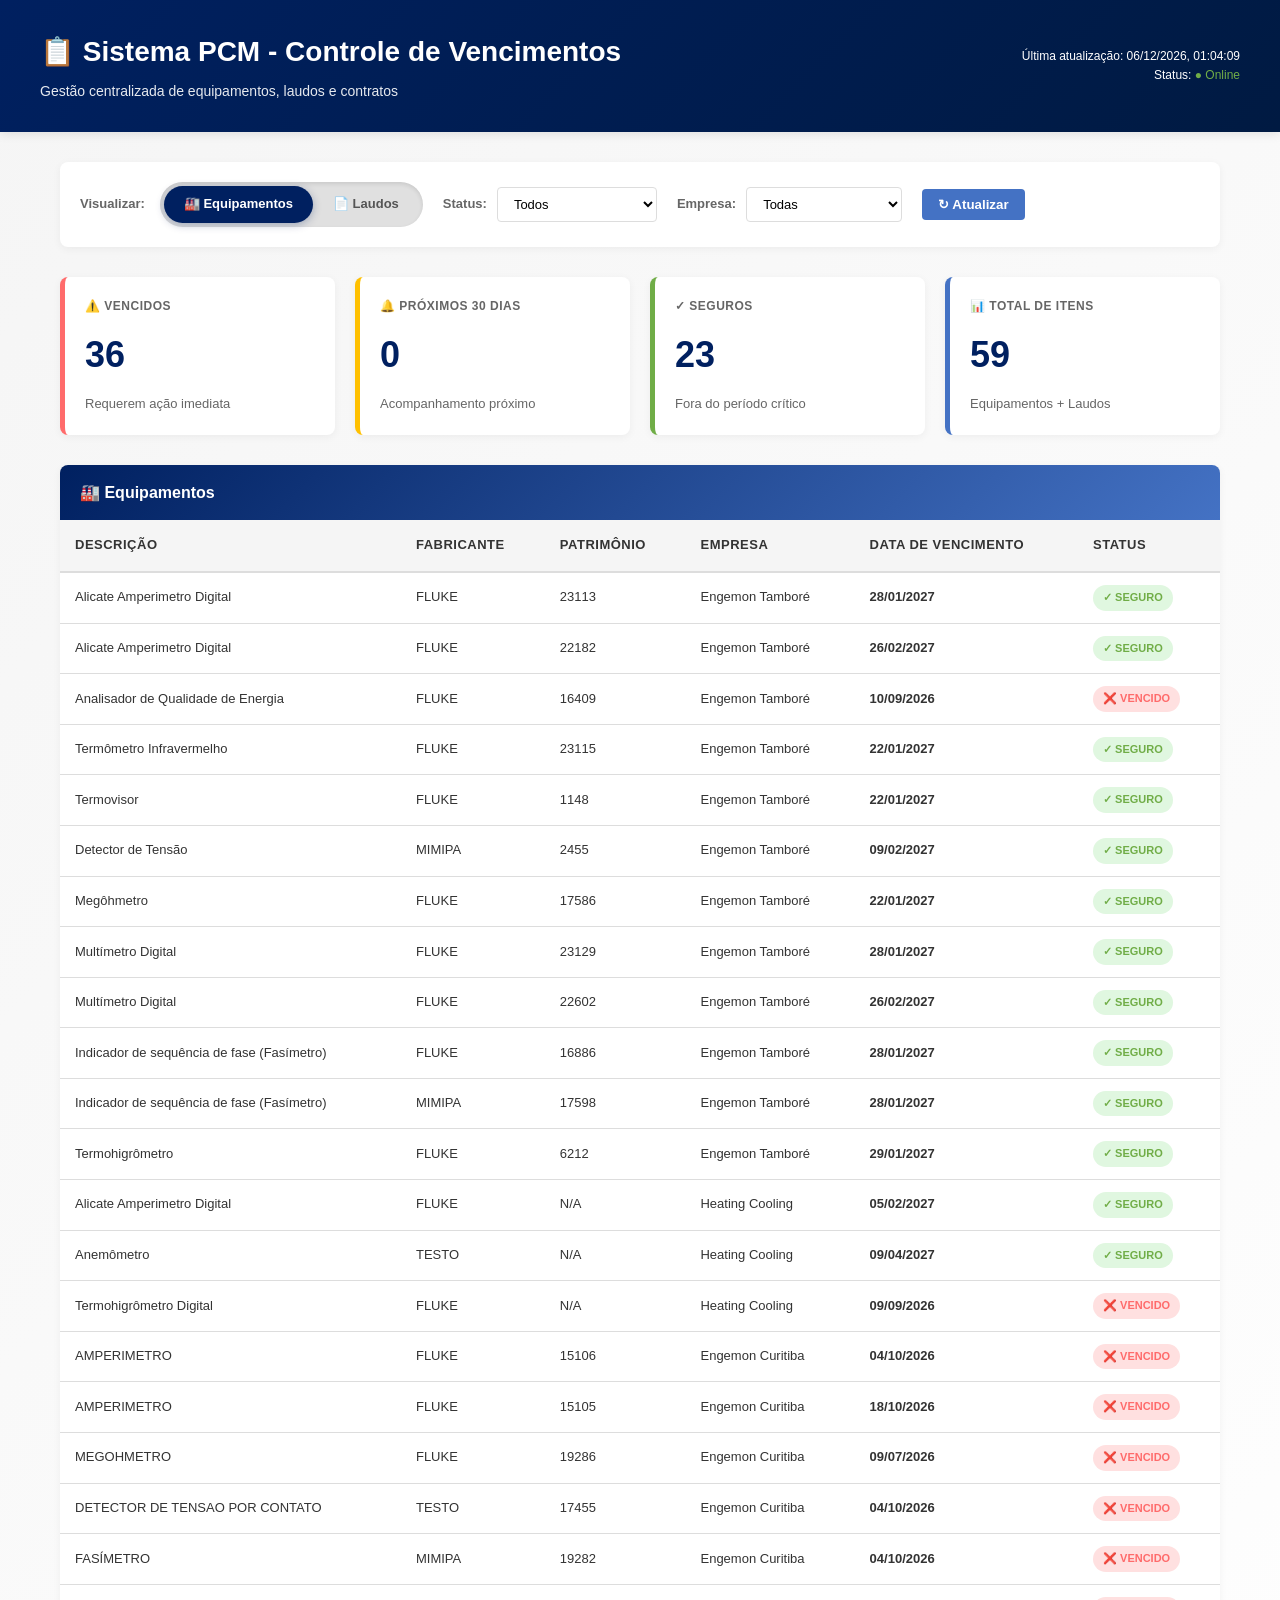
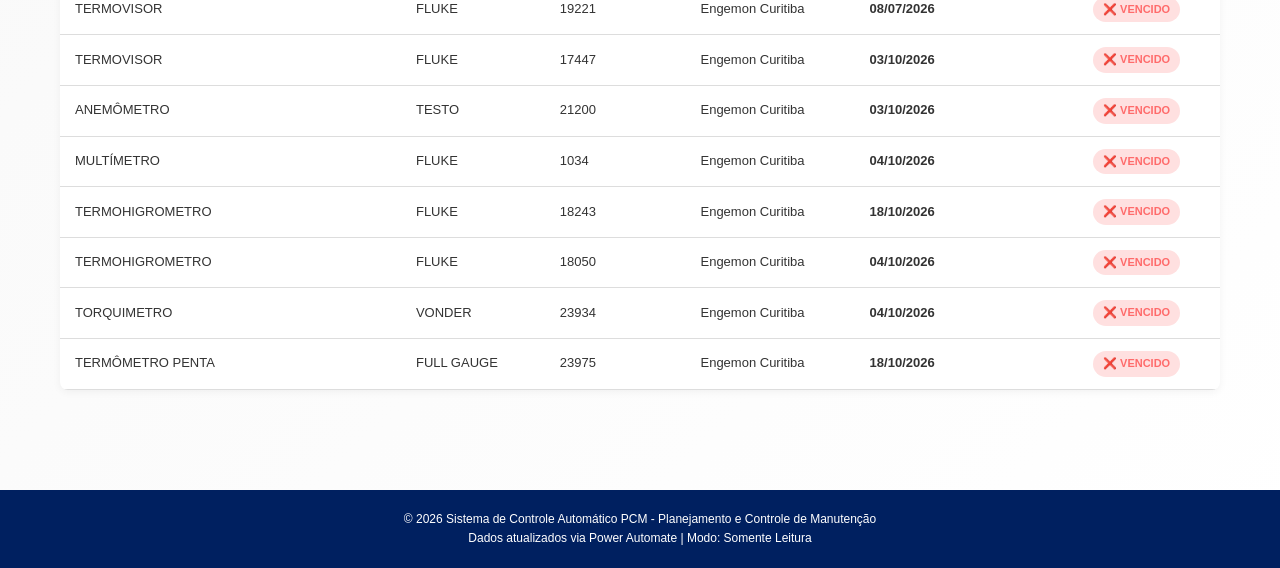
==== commit 6460896a: "Corrigindo bug de coluna empresa" ====
--- a/02-html-consulta/painel-controle-pcm.html
+++ b/02-html-consulta/painel-controle-pcm.html
@@ -44,6 +44,13 @@
                     <option value="vencido">Vencido</option>
                     <option value="proximo">Próximo (0-30 dias)</option>
                     <option value="seguro">Seguro (>30 dias)</option>
+                </select>
+            </div>
+
+            <div class="filter-group">
+                <label>Empresa:</label>
+                <select id="empresaFilter">
+                    <option value="todas">Todas</option>
                 </select>
             </div>
 
